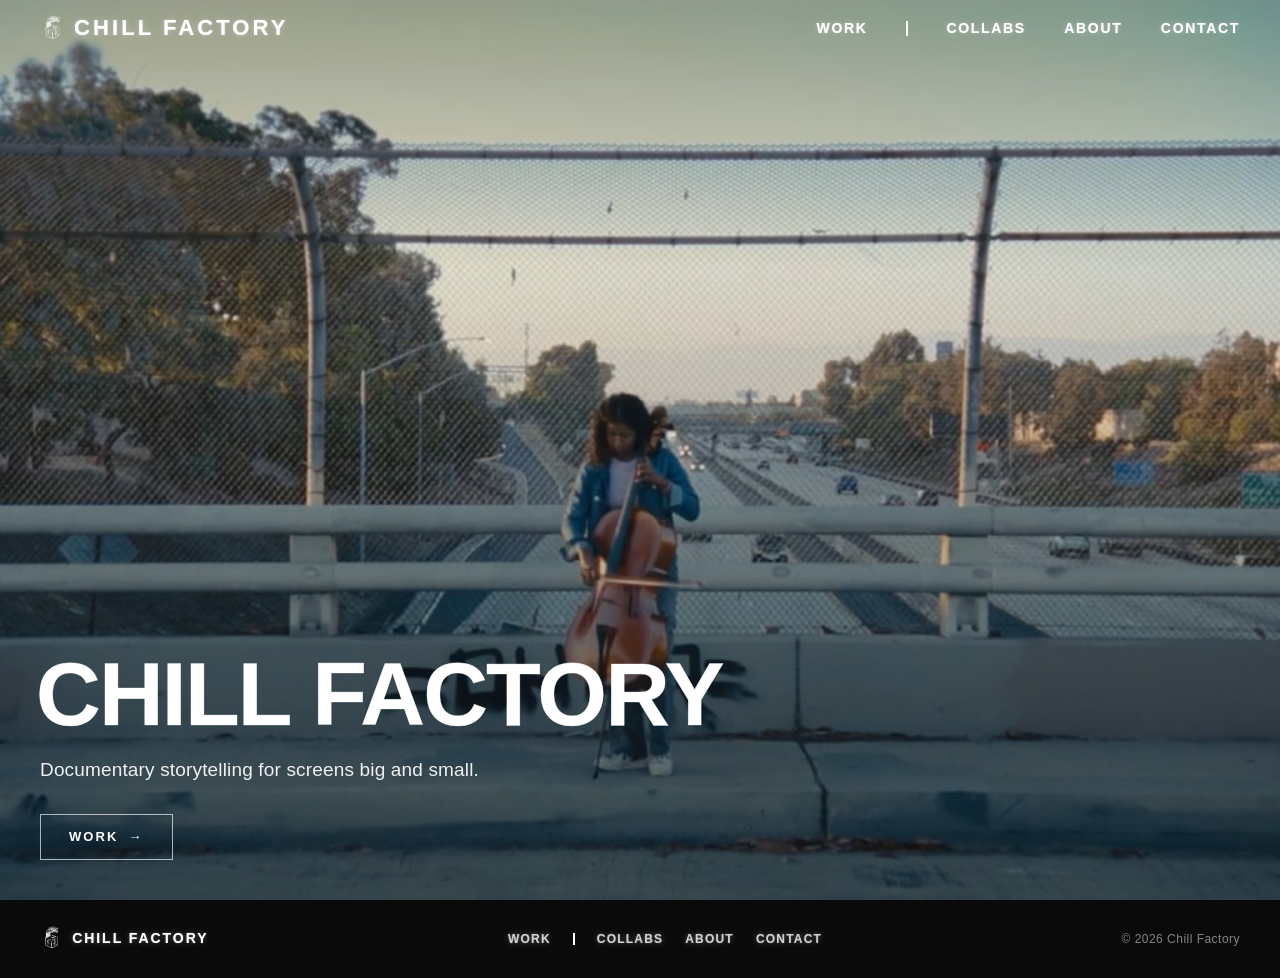
==== index.html @ c09ce89d "Fix: anchor detail-page embed iframe inside .project-hero The embed iframe is inline-styled position" ====
<!doctype html>
<html lang="en">
<head>
  <meta charset="utf-8" />
  <meta name="viewport" content="width=device-width, initial-scale=1" />
  <title>CHILL FACTORY</title>
  <meta name="description" content="Chill Factory is the film production company of director Christopher Stoudt. Documentary and branded work for Disney+, Peacock, MSNBC, The New Yorker and more." />
  <!-- Open Graph / social share preview -->
  <meta property="og:type" content="website" />
  <meta property="og:site_name" content="CHILL FACTORY" />
  <meta property="og:url" content="https://chillfactoryfilm.com/" />
  <meta property="og:title" content="CHILL FACTORY" />
  <meta property="og:description" content="Documentary storytelling for screens big and small." />
  <meta property="og:image" content="https://chillfactoryfilm.com/assets/og-image.jpg" />
  <meta property="og:image:width" content="1200" />
  <meta property="og:image:height" content="630" />
  <meta name="twitter:card" content="summary_large_image" />
  <meta name="twitter:title" content="CHILL FACTORY" />
  <meta name="twitter:description" content="Documentary storytelling for screens big and small." />
  <meta name="twitter:image" content="https://chillfactoryfilm.com/assets/og-image.jpg" />
  <!-- Favicon / app icon -->
  <link rel="icon" type="image/png" href="/assets/icon.png" />
  <link rel="apple-touch-icon" href="/assets/icon.png" />
  <link rel="stylesheet" href="css/style.css?v=54" />
</head>
<body>

  <!-- transparent nav sits over the splash video -->
  <header class="nav nav--transparent">
    <a class="brand" href="index.html">Chill Factory</a>
    <button class="nav-toggle" aria-label="Menu">Menu</button>
    <nav class="nav-links">
      <a href="work.html">Work</a>
      <span class="nav-divider" aria-hidden="true"></span>
      <a href="features.html">Collabs</a>
      <a href="about.html">About</a>
      <a href="contact.html">Contact</a>
    </nav>
  </header>

  <!-- SPLASH ------------------------------------------------------------- -->
  <!-- Drop a muted MP4 loop at assets/videos/hero.mp4 to replace the poster.
       Keep the <img> as the poster fallback. -->
  <section class="hero">
    <div id="hero-media" class="hero-media"></div>
    <div class="hero-inner">
      <h1 class="hero-title" data-site="heroTitle">Chill Factory</h1>
      <p class="hero-sub" data-site="heroSub">Documentary storytelling for screens big and small.</p>
      <a class="hero-cta" href="work.html">Work <span aria-hidden="true">&rarr;</span></a>
    </div>
  </section>

  <!-- FOOTER ------------------------------------------------------------- -->
  <footer class="footer">
    <div class="wrap footer-inner">
      <span class="footer-brand"><img src="assets/logo-mark.png" class="footer-mark" alt="" />Chill Factory</span>
      <div class="footer-links">
        <a href="work.html">Work</a>
        <span class="nav-divider" aria-hidden="true"></span>
        <a href="features.html">Collabs</a>
        <a href="about.html">About</a>
        <a href="contact.html">Contact</a>
      </div>
      <small>© <span id="yr"></span> Chill Factory</small>
    </div>
  </footer>

  <script src="js/site.js?v=54"></script>
  <script>document.getElementById("yr").textContent = new Date().getFullYear();</script>

  <!-- Netlify Identity: lets the CMS invite/login redirect work. Harmless otherwise. -->
  <script src="https://identity.netlify.com/v1/netlify-identity-widget.js"></script>
  <script>
    if (window.netlifyIdentity) {
      window.netlifyIdentity.on("init", function (user) {
        if (!user) {
          window.netlifyIdentity.on("login", function () { document.location.href = "/admin/"; });
        }
      });
    }
  </script>
</body>
</html>
---- css/style.css ----
/* =============================================================================
   CHILL FACTORY — global styles
   Monochrome, bold, grid-driven. No color by design.
============================================================================= */

:root {
  --bg: #ffffff;
  --fg: #0a0a0a;
  --muted: #6f6f6f;
  --line: #e6e6e6;
  --tile: #1a1a1a;
  --maxw: 1600px;
  --gutter: clamp(16px, 4vw, 40px);
  --nav-h: 58px;
  --ease: cubic-bezier(0.22, 1, 0.36, 1);
}

* { box-sizing: border-box; }

html { -webkit-text-size-adjust: 100%; }

body {
  margin: 0;
  background: var(--bg);
  color: var(--fg);
  font-family: "Helvetica Neue", Helvetica, Arial, sans-serif;
  font-weight: 400;
  line-height: 1.4;
  letter-spacing: 0.01em;
  -webkit-font-smoothing: antialiased;
  text-rendering: optimizeLegibility;
}

a { color: inherit; text-decoration: none; }

img, video { display: block; max-width: 100%; }

::selection { background: var(--fg); color: var(--bg); }

/* ---------- dark theme (applied per-page via <body class="theme-dark">) --- */
.theme-dark {
  --bg: #0a0a0a;
  --fg: #ffffff;
  --muted: #8a8a8a;
  --line: #262626;
}
.theme-dark .nav {
  background: rgba(10, 10, 10, 0.86);
  border-bottom-color: var(--line);
}
.theme-dark .project-body p { color: #c9c9c9; }

/* ---------- fixed page video background (e.g. About) --------------------- */
.page-video { background: transparent; }
/* video-page nav: transparent + blurred so the footage flows through (matches
   the landing), instead of a solid bar with a hard cutoff line */
.page-video .nav { background: transparent; border-bottom-color: transparent; }
/* Feather the see-through blur strip: the element-level backdrop-filter ends in
   a hard horizontal seam wherever content scrolls beneath the nav. Move the
   blur onto a ::before that overshoots the bar and mask-fades it out, so
   blurred → sharp is a gradient instead of a cut line. */
.page-video .nav,
.nav.nav--transparent {
  backdrop-filter: none;
  -webkit-backdrop-filter: none;
}
.page-video .nav::before,
.nav.nav--transparent::before {
  content: ""; position: absolute; left: 0; right: 0; top: 0; bottom: -22px;
  z-index: -1; pointer-events: none;
  backdrop-filter: saturate(130%) blur(3px);
  -webkit-backdrop-filter: saturate(130%) blur(3px);
  -webkit-mask-image: linear-gradient(to bottom, #000 55%, transparent 100%);
  mask-image: linear-gradient(to bottom, #000 55%, transparent 100%);
}
.page-bg {
  position: fixed; inset: 0; z-index: -2; overflow: hidden; background: #0a0a0a;
}
.page-bg iframe {
  position: absolute; top: 50%; left: 50%; transform: translate(-50%, -50%);
  width: 100vw; height: 56.25vw; min-height: 100svh; min-width: 177.78svh;
  border: 0; pointer-events: none;
}
/* mobile static background still (used instead of the iframe on touch devices) */
.page-bg img {
  position: absolute; inset: 0; width: 100%; height: 100%; object-fit: cover;
}
.page-bg::after {
  content: ""; position: absolute; inset: 0;
  background: rgba(10, 10, 10, 0.69);   /* scrim keeps text readable */
}
/* readability of About content over the darkened video */
.page-video .about-cols p { color: #d2d2d2; }

/* ---------- layout helpers ---------------------------------------------- */
.wrap { max-width: var(--maxw); margin: 0 auto; padding: 0 var(--gutter); }
/* vertical only — must NOT reset the horizontal gutter inherited from .wrap */
.section { padding-top: clamp(48px, 9vw, 120px); padding-bottom: clamp(48px, 9vw, 120px); }
.eyebrow {
  font-size: 12px; font-weight: 700; text-transform: uppercase;
  letter-spacing: 0.18em; color: var(--muted); margin: 0 0 24px;
}

/* ---------- navigation --------------------------------------------------- */
.nav {
  position: sticky; top: 0; z-index: 100;
  height: var(--nav-h);
  display: flex; align-items: center; justify-content: space-between;
  padding: 0 var(--gutter);
  background: rgba(255, 255, 255, 0.86);
  backdrop-filter: saturate(130%) blur(3px);
  -webkit-backdrop-filter: saturate(130%) blur(3px);
  border-bottom: 1px solid var(--line);
}
.nav.nav--transparent {
  position: fixed; left: 0; right: 0;
  background: transparent; border-bottom-color: transparent;
  color: #fff;
}
.brand {
  display: inline-flex; align-items: center; gap: 8px;
  font-weight: 800; font-size: 22px; letter-spacing: 0.14em;
  text-transform: uppercase;
}
/* ice-cube mark before the wordmark (222x276 → 32px tall; ~2px > footer mark) */
.brand::before {
  content: ""; flex: 0 0 auto; width: 26px; height: 32px;
  background: url("../assets/logo-mark.png") center/contain no-repeat;
  filter: brightness(0) invert(1);
}
/* header + footer wordmarks, nav links, footer links: a subtle static frost glow (no pulse) */
.brand, .footer-brand, .nav-links a, .footer-links a {
  text-shadow: 0 0 6px rgba(255,255,255,0.30), 0 0 1px rgba(255,255,255,0.55);
  transition: text-shadow 0.3s var(--ease), color 0.3s var(--ease);
}
/* brighten the frost glow on hover (same idea as the contact email) */
.brand:hover, .nav-links a:hover, .footer-brand:hover, .footer-links a:hover {
  color: #fff;
  text-shadow: 0 0 9px rgba(255,255,255,0.55), 0 0 2px rgba(255,255,255,0.9);
}
.nav-links { display: flex; gap: clamp(18px, 3vw, 40px); align-items: center; }
.nav-links a {
  font-size: 14px; font-weight: 700; text-transform: uppercase;
  letter-spacing: 0.12em; color: inherit; position: relative; padding: 6px 0;
}
.nav-links a::after {
  content: ""; position: absolute; left: 0; bottom: 0; height: 2px; width: 0;
  background: currentColor; transition: width 0.35s var(--ease);
}
.nav-links a:hover::after,
.nav-links a[aria-current="page"]::after { width: 100%; }

/* thin divider between Work and the rest of the nav (header + footer) */
.nav-divider {
  flex: 0 0 auto; width: 2px; height: 15px;
  background: #fff; align-self: center;
}
.footer-links .nav-divider { height: 12px; }

.nav-toggle {
  display: none; background: none; border: 0; cursor: pointer;
  font: inherit; color: inherit; font-weight: 700; letter-spacing: 0.12em;
  text-transform: uppercase; font-size: 13px;
}

/* ---------- hero / splash ------------------------------------------------ */
.hero {
  position: relative; height: 100svh; min-height: 520px;
  overflow: hidden; background: var(--tile);
}
.hero-media {
  position: absolute; inset: 0; overflow: hidden; z-index: 0;
  background: var(--tile);
}
.hero video, .hero img {
  position: absolute; inset: 0; width: 100%; height: 100%;
  object-fit: cover;
}
/* full-bleed video-background iframe (YouTube/Vimeo): scale so it always covers */
.hero-frame {
  position: absolute; top: 50%; left: 50%; transform: translate(-50%, -50%);
  width: 100vw; height: 56.25vw;            /* 16:9 sized by width  */
  min-height: 100svh; min-width: 177.78svh; /* 16:9 sized by height */
  border: 0; pointer-events: none;
}
.hero::after {
  content: ""; position: absolute; inset: 0; z-index: 1;
  background: linear-gradient(180deg, rgba(0,0,0,0.28) 0%, rgba(0,0,0,0) 30%, rgba(0,0,0,0.42) 100%);
}
.hero-inner {
  position: absolute; inset: 0; z-index: 2;
  display: flex; flex-direction: column; justify-content: flex-end;
  padding: var(--gutter);
  color: #fff;
}
.hero-title {
  margin: 0 0 0 -0.045em; /* offset the "C" glyph's left bearing so it's flush with the sub + button */
  font-weight: 800; letter-spacing: -0.02em;
  font-size: clamp(20px, 7vw, 116px); line-height: 1;
  text-transform: uppercase; white-space: nowrap;
}
.hero-sub {
  margin: 18px 0 0; max-width: 46ch;
  font-size: clamp(14px, 1.6vw, 19px); font-weight: 400; opacity: 0.92;
}
.hero-cta {
  display: inline-flex; align-items: center; gap: 10px; align-self: flex-start;
  margin-top: 30px; padding: 13px 28px;
  border: 1px solid rgba(255, 255, 255, 0.65); color: #fff;
  font-size: 13px; font-weight: 700; text-transform: uppercase; letter-spacing: 0.16em;
  transition: background 0.35s var(--ease), color 0.35s var(--ease);
}
.hero-cta:hover { background: #fff; color: #0a0a0a; }
.hero-cta span { transition: transform 0.35s var(--ease); }
.hero-cta:hover span { transform: translateX(5px); }
.scroll-cue {
  position: absolute; left: 50%; bottom: 22px; transform: translateX(-50%);
  z-index: 2; color: #fff; font-size: 11px; font-weight: 700;
  letter-spacing: 0.2em; text-transform: uppercase; opacity: 0.8;
  animation: bob 2.2s var(--ease) infinite;
}
@keyframes bob { 0%,100% { transform: translate(-50%, 0);} 50% { transform: translate(-50%, 7px);} }

/* ---------- work grid ---------------------------------------------------- */
.grid {
  display: grid; gap: clamp(8px, 1.4vw, 20px);
  grid-template-columns: repeat(2, 1fr);
}
/* One-per-row tiles size themselves to the VIEWPORT HEIGHT: the 16:9 media
   plus the page header must fit above the fold at any window width, so the
   column width is derived from the height budget (100vh minus nav + WORK
   head + card caption), instead of always filling the container. */
.grid--one {
  grid-template-columns: 1fr;
  /* height budget reserves a little air below the caption at the fold;
     the 560px floor guards short viewports (landscape phones, half-height
     windows) where the height math would collapse the tiles */
  max-width: min(100%, max(560px, calc((100vh - 350px) * 1.77778)));
  /* roomier row gap keeps the NEXT film fully below the fold and gives the
     full-width tiles cinematic separation while scrolling */
  row-gap: clamp(40px, 6vh, 72px);
}
.grid--five {
  grid-template-columns: repeat(5, 1fr); gap: clamp(12px, 1.2vw, 18px);
  max-width: 1280px; margin-left: auto; margin-right: auto;
}
/* per-category intro above the grid (currently 60SD only): title + one-liner,
   Webby badges on the right (same convention as 60secdocs.com) */
.grid-intro {
  margin: 0 0 clamp(24px, 3.2vw, 40px);
  display: flex; align-items: center; justify-content: space-between;
  gap: 24px; flex-wrap: wrap;
}
.grid-intro-badges { display: flex; gap: clamp(18px, 1.8vw, 28px); }
.grid-intro-badges img { width: clamp(60px, 5.5vw, 80px); height: auto; }
.grid-intro-title {
  display: inline-block; position: relative; padding-bottom: 7px;
  margin: 0 0 12px; font-size: clamp(19px, 1.9vw, 28px); font-weight: 800;
  letter-spacing: 0.1em; text-transform: uppercase;
}
/* static 2px rule under the title — same treatment as the nav/card hover underline */
.grid-intro-title::after {
  content: ""; position: absolute; left: 0; bottom: 0; height: 2px; width: 100%;
  background: currentColor;
}
/* in-copy link (60 Second Docs → their Instagram): underlined, brightens on hover */
.grid-sub a {
  text-decoration: underline; text-underline-offset: 3px;
  transition: color 0.3s var(--ease);
}
.grid-sub a:hover { color: #fff; }
.grid-sub {
  margin: 0;
  font-size: clamp(13px, 1.05vw, 15px); color: #c9c9c9;
}
.grid-sub--wall { max-width: 1280px; margin-left: auto; margin-right: auto; }
.grid-intro[hidden] { display: none; }
/* 60SD wall mode: captionless contact sheet. The caption stays in the DOM but
   becomes an overlay that fades in over a bottom scrim on hover — the wall
   stays pure image until you reach into it. */
.grid--five .card { position: relative; }
.grid--five .card-meta {
  position: absolute; left: 0; right: 0; bottom: 0; z-index: 2;
  margin: 0; padding: 34px 12px 10px;
  background: linear-gradient(to top, rgba(10, 10, 10, 0.85), transparent);
  opacity: 0; transition: opacity 0.3s var(--ease);
  pointer-events: none;
}
.grid--five .card:hover .card-meta { opacity: 1; }
.grid--five .card-title { font-size: 13px; }
.grid--five .card-client { display: none; }  /* the wall IS the 60SD page — the tag is redundant */
@media (max-width: 720px) {
  /* collapsed to one column the wall is just the normal grid — captions return */
  .grid--five .card-meta {
    position: static; opacity: 1; background: none;
    padding: 14px 2px 0; pointer-events: auto;
  }
  .grid--five .card-client { display: block; }
}
@media (max-width: 720px) {
  .grid, .grid--five { grid-template-columns: 1fr; }
}

/* ---------- work category filter ---------------------------------------- */
/* sits on the baseline of the WORK title, right side; same title typeface but
   thin + tracked so it reads as a quiet caption under the headline */
.work-filter {
  display: flex; flex-wrap: wrap; align-items: baseline;
  gap: clamp(14px, 2.2vw, 30px); margin: 0;
}
.work-filter-btn {
  position: relative; background: none; border: 0; padding: 3px 0; cursor: pointer;
  font-family: inherit; font-weight: 700; font-size: clamp(13px, 1.15vw, 16px);
  letter-spacing: 0.2em; text-transform: uppercase; color: var(--muted);
  transition: color 0.3s var(--ease);
}
.work-filter-btn::after {
  content: ""; position: absolute; left: 0; bottom: -2px; height: 1px; width: 0;
  background: currentColor; transition: width 0.35s var(--ease);
}
.work-filter-btn:hover { color: var(--fg); }
.work-filter-btn.is-active { color: var(--fg); }
.work-filter-btn:hover::after,
.work-filter-btn.is-active::after { width: 100%; }
.work-filter-btn:focus-visible { outline: 2px solid var(--fg); outline-offset: 4px; }
/* the repeat bar at the end of the grid — needs extra clearance on mobile
   so it doesn't crowd the last card's title */
.work-filter--end { margin-top: clamp(40px, 6vw, 64px); }

/* hidden by the category filter — .card.card--hidden so it outranks the
   later `.card { display: block }` rule regardless of source order */
.card.card--hidden { display: none; }

.card { display: block; position: relative; }
.card-media {
  position: relative; aspect-ratio: 16 / 9; overflow: hidden;
  background: var(--tile);
}
.card-media video, .card-media img, .card-media iframe {
  width: 100%; height: 100%; object-fit: cover;
  transition: transform 0.7s var(--ease);
}
.card-media iframe { position: absolute; inset: 0; border: 0; pointer-events: none; }
.card:hover .card-media video,
.card:hover .card-media img { transform: scale(1.04); }

.card-meta {
  display: flex; justify-content: space-between; align-items: baseline;
  gap: 16px; padding: 14px 2px 0;
}
.card-title {
  font-size: clamp(15px, 1.5vw, 20px); font-weight: 700; letter-spacing: 0.01em;
  text-transform: uppercase; position: relative;
  transition: text-shadow 0.3s var(--ease);
}
/* card title brightens with a frost glow on hover, matching the nav/footer hover */
.card:hover .card-title { text-shadow: 0 0 9px rgba(255,255,255,0.55), 0 0 2px rgba(255,255,255,0.9); }
/* hovering anywhere on the card (incl. the video) slides an underline under the
   title, matching the header nav hover */
.card-title::after {
  content: ""; position: absolute; left: 0; bottom: -3px; height: 2px; width: 0;
  background: currentColor;
}
/* underline just appears on hover — no slide in either direction */
.card:hover .card-title::after { width: 100%; }
.card-client {
  font-size: 13px; font-weight: 700; color: #fff;
  text-transform: uppercase; letter-spacing: 0.1em; white-space: nowrap;
  text-decoration: underline; text-underline-offset: 3px;
}
@media (max-width: 720px) {
  .card-meta { flex-direction: column; gap: 4px; }
  .card-client { white-space: normal; }
}

/* ---------- page header -------------------------------------------------- */
/* vertical only — keep .wrap's horizontal gutter (was flush to the edge) */
.page-head {
  /* WORK sits right under the nav; first grid tile well above the fold */
  padding-top: clamp(18px, 2.5vw, 36px); padding-bottom: clamp(14px, 2vw, 24px);
  display: flex; flex-direction: column; align-items: flex-start;
  gap: clamp(8px, 1.2vw, 14px);
}
.page-title {
  margin: 0; font-weight: 800; text-transform: uppercase; line-height: 0.94;
  letter-spacing: -0.01em; font-size: clamp(40px, 10vw, 128px);
}

/* ---------- frozen headlines (Chill Factory) ----------------------------- */
/* Big page headlines get a crisp frost "rime" edge + a slow, subtle breathing
   frost halo — monochrome, playing on the "chill" theme. */
.hero-title, .page-title, .project-title, .feature-title, .grid-intro-title, .email-huge {
  -webkit-text-stroke: 0.5px rgba(255, 255, 255, 0.5);
  animation: frost-breathe 6s ease-in-out infinite;
}
@keyframes frost-breathe {
  0%, 100% { text-shadow: 0 0 5px rgba(255,255,255,0.24), 0 0 1px rgba(255,255,255,0.83); }
  50%      { text-shadow: 0 0 16px rgba(255,255,255,0.47), 0 0 2px rgba(255,255,255,0.9); }
}
/* the contact email glows harder than the headlines — its own brighter halo */
.email-huge {
  -webkit-text-stroke: 0.6px rgba(255, 255, 255, 0.65);
  animation-name: frost-breathe-strong;
}
@keyframes frost-breathe-strong {
  0%, 100% { text-shadow: 0 0 12px rgba(255,255,255,0.41), 0 0 3px rgba(255,255,255,0.9); }
  50%      { text-shadow: 0 0 33px rgba(255,255,255,0.735), 0 0 5px rgba(255,255,255,1); }
}
/* About + Work page titles glow a step harder than the other headlines */
.page-title--bright, .hero-title {
  -webkit-text-stroke: 0.6px rgba(255, 255, 255, 0.65);
  animation-name: frost-breathe-strong; /* same halo as the contact email */
}
/* Work sits on solid black, where the strong halo reads much heavier than the
   same glow does over About's darkened video. Dial the Work title down so the
   two pages look matched. (Work is the only bright title on a non-video page.) */
body:not(.page-video) .page-title--bright {
  -webkit-text-stroke: 0.55px rgba(255, 255, 255, 0.6);
  animation-name: frost-breathe-work;
}
@keyframes frost-breathe-work {
  0%, 100% { text-shadow: 0 0 10px rgba(255,255,255,0.36), 0 0 3px rgba(255,255,255,0.88); }
  50%      { text-shadow: 0 0 28px rgba(255,255,255,0.66), 0 0 4px rgba(255,255,255,0.95); }
}
/* accessibility: hold still (but keep a static frost glow) if motion is off */
@media (prefers-reduced-motion: reduce) {
  .hero-title, .page-title, .project-title, .feature-title, .grid-intro-title, .email-huge {
    animation: none;
    text-shadow: 0 0 7px rgba(255,255,255,0.26), 0 0 1px rgba(255,255,255,0.85);
  }
  .email-huge {
    text-shadow: 0 0 18px rgba(255,255,255,0.5), 0 0 3px rgba(255,255,255,0.95);
  }
  .page-title--bright, .hero-title {
    text-shadow: 0 0 18px rgba(255,255,255,0.5), 0 0 3px rgba(255,255,255,0.95);
  }
}

/* ---------- project detail ----------------------------------------------- */
.back-link {
  display: inline-block; margin-bottom: 28px; font-size: 12px; font-weight: 700;
  text-transform: uppercase; letter-spacing: 0.14em; color: var(--muted);
}
.back-link:hover { color: var(--fg); }
.project-hero {
  position: relative; /* anchors the absolutely-positioned embed iframe */
  aspect-ratio: 16 / 9; background: var(--tile); overflow: hidden;
  margin-bottom: clamp(28px, 5vw, 56px);
}
.project-hero video, .project-hero img { width: 100%; height: 100%; object-fit: cover; }
/* 60SD detail pages: many masters are 720p — a full-bleed frame flatters no one.
   Cap the player from the viewport height so the player AND the title below it
   share the first screen; centered, with a floor for short viewports. */
.project-hero--compact {
  max-width: min(100%, 1140px, max(560px, calc((100vh - 360px) * 1.77778)));
  margin-left: auto; margin-right: auto;
}

.project-grid {
  display: grid; grid-template-columns: 1.4fr 1fr;
  gap: clamp(28px, 6vw, 80px); align-items: start;
}
@media (max-width: 860px) { .project-grid { grid-template-columns: 1fr; gap: 40px; } }

.project-title {
  margin: 0 0 20px; font-weight: 800; text-transform: uppercase;
  line-height: 0.98; letter-spacing: -0.01em; font-size: clamp(30px, 5vw, 60px);
}
/* title summary = logline + description, italicized for all work */
.logline { font-size: clamp(18px, 2.2vw, 26px); font-weight: 400; font-style: italic; line-height: 1.3; margin: 0 0 28px; }
.project-body p { font-size: 16px; line-height: 1.65; font-style: italic; color: #2a2a2a; margin: 0 0 18px; }

.meta-list { border-top: 1px solid var(--line); }
.meta-row {
  display: flex; justify-content: space-between; gap: 20px;
  padding: 14px 0; border-bottom: 1px solid var(--line);
}
.meta-row dt { font-size: 12px; font-weight: 700; text-transform: uppercase; letter-spacing: 0.12em; color: var(--muted); margin: 0; }
.meta-row dd { margin: 0; font-size: 14px; text-align: right; font-weight: 500; }

.tag-block { margin-top: 34px; }
.tag-block h3 { font-size: 12px; font-weight: 700; text-transform: uppercase; letter-spacing: 0.14em; color: var(--muted); margin: 0 0 12px; }
.tag-block ul { list-style: none; margin: 0; padding: 0; }
.tag-block li { font-size: 14px; padding: 7px 0; border-bottom: 1px solid var(--line); }
/* festival-laurel bullet for the Recognition list (masked to the text colour) */
.tag-block--laurels li { position: relative; padding-left: 32px; }
.tag-block--laurels li::before {
  content: ""; position: absolute; left: 0; top: 50%; transform: translateY(-50%);
  width: 24px; height: 21px; opacity: 0.5;
  background-color: currentColor;
  -webkit-mask: url("../assets/laurel.png") center/contain no-repeat;
  mask: url("../assets/laurel.png") center/contain no-repeat;
}

/* Outline chip — ghost box that fills on hover. Shared look with the Collab
   .poster-chip below and a sibling of the home hero's .hero-cta, so the whole
   site reads as one kit. (Only used on .theme-dark pages, hence the white.) */
.watch-btn {
  display: inline-flex; align-items: center; gap: 8px;
  margin-top: 30px; padding: 14px 30px;
  background: transparent; color: #fff;
  border: 1px solid rgba(255, 255, 255, 0.55);
  font-size: 13px; font-weight: 700;
  text-transform: uppercase; letter-spacing: 0.14em;
  transition: background 0.3s var(--ease), color 0.3s var(--ease), border-color 0.3s var(--ease);
}
.watch-btn:hover { background: #fff; color: #0a0a0a; border-color: #fff; }

.prevnext {
  display: flex; justify-content: space-between; gap: 20px;
  margin-top: clamp(48px, 8vw, 100px); padding-top: 28px; border-top: 1px solid var(--line);
}
/* Collabs prev/next: full-width like Work, aligned to the centered stage. Hugs the
   text column as long as the text is at least as tall as the poster (which it is on
   the content-rich pages; short pages carry a description to clear the poster). */
.feature-stage + .prevnext {
  max-width: 1180px; margin-inline: auto; margin-top: clamp(14px, 2vw, 22px);
  padding-bottom: clamp(40px, 6vh, 72px); /* breathing room between the nav and the footer */
}
.prevnext a { font-size: 14px; font-weight: 700; text-transform: uppercase; letter-spacing: 0.1em; }
.prevnext a:hover { color: var(--muted); }
.prevnext .disabled { color: var(--line); pointer-events: none; }

/* ---------- about -------------------------------------------------------- */
.about-lead {
  font-size: clamp(22px, 3.4vw, 46px); font-weight: 500; line-height: 1.12;
  letter-spacing: -0.015em; max-width: none;
}
.about-cols {
  display: grid; grid-template-columns: 1fr 1fr; gap: clamp(28px, 6vw, 80px);
  margin-top: clamp(40px, 7vw, 90px); align-items: start;
}
@media (max-width: 860px) { .about-cols { grid-template-columns: 1fr; gap: 44px; } }
.about-cols p { font-size: 16px; line-height: 1.7; color: #2a2a2a; margin: 0 0 18px; max-width: 60ch; }

.logo-grid {
  display: grid; grid-template-columns: repeat(3, 1fr);
  border-top: 1px solid var(--line); border-left: 1px solid var(--line);
  margin-top: 8px;
}
@media (max-width: 520px) { .logo-grid { grid-template-columns: repeat(2, 1fr); } }
.logo-cell {
  border-right: 1px solid var(--line); border-bottom: 1px solid var(--line);
  aspect-ratio: 16 / 10; display: flex; align-items: center; justify-content: center;
  text-align: center; padding: 16px; font-weight: 700; font-size: clamp(12px, 1.3vw, 15px);
  text-transform: uppercase; letter-spacing: 0.06em; color: #222;
}

/* ---------- brand logo cluster ------------------------------------------- */
.logo-wall {
  display: flex; flex-wrap: wrap; align-items: center;
  gap: clamp(26px, 3.6vw, 52px); margin-top: 16px;
}
.logo-item { display: flex; align-items: center; justify-content: center; }
/* unify every logo to one light monochrome tone while keeping internal contrast
   (grayscale, not a flat fill) so multi-colour marks like Sonic stay legible */
.brand-logo {
  height: clamp(26px, 3.4vw, 40px); width: auto; max-width: 165px;
  object-fit: contain;
  filter: grayscale(1) invert(1) brightness(1.08);
  opacity: 0.82; transition: opacity 0.3s var(--ease);
}
.logo-item:hover .brand-logo { opacity: 1; }
/* logos that are already light (e.g. white MSNBC): desaturate, don't invert */
.logo--light .brand-logo { filter: grayscale(1) brightness(1.6); }
.brand-name {
  font-weight: 700; font-size: clamp(14px, 1.6vw, 18px);
  text-transform: uppercase; letter-spacing: 0.04em; color: #f0f0f0;
}

/* ---------- press list --------------------------------------------------- */
.press-list { border-top: 1px solid var(--line); margin-top: 8px; }
.press-item {
  display: grid; grid-template-columns: 1fr auto; align-items: baseline;
  gap: 6px 16px; padding: 16px 0; border-bottom: 1px solid var(--line);
  transition: opacity 0.3s var(--ease);
}
.press-item:hover { opacity: 0.55; }
.press-outlet {
  grid-column: 1 / -1; font-size: 11px; font-weight: 700; text-transform: uppercase;
  letter-spacing: 0.16em; color: var(--muted);
}
.press-title { font-size: 15px; font-weight: 500; line-height: 1.35; }
.press-arrow { font-size: 13px; color: var(--muted); }

/* ---------- contact ------------------------------------------------------ */
.contact-wrap { min-height: calc(100svh - var(--nav-h)); display: flex; align-items: center; }
/* sticky-footer layout so the footer sits flush at the bottom with the email
   centered above it — no stranded gap */
.page-contact { min-height: 100svh; display: flex; flex-direction: column; }
.page-contact main { flex: 1 0 auto; display: flex; flex-direction: column; }
.page-contact .contact-wrap { flex: 1 1 auto; min-height: 0; }
/* the gutter is too narrow on phones to hang the footer mark cleanly — hide it */
@media (max-width: 768px) {
  .footer-mark { display: none; }
  /* the contact-note line break is a desktop-only nicety — let it flow on phones */
  .page-contact [data-site="contactNote"] br { display: none; }
}
.email-huge {
  display: inline-block; font-weight: 800; letter-spacing: -0.02em;
  font-size: clamp(26px, 6.2vw, 84px); line-height: 1.02; text-transform: none;
  word-break: break-word;
}
.email-huge:hover {
  color: #fff; animation: none;
  text-shadow: 0 0 28px rgba(255,255,255,0.95), 0 0 8px rgba(255,255,255,1), 0 0 2px rgba(255,255,255,1);
}
.social-row { display: flex; flex-wrap: wrap; gap: 26px; margin-top: 44px; }
.social-row a { font-size: 13px; font-weight: 700; text-transform: uppercase; letter-spacing: 0.14em; color: var(--muted); }
.social-row a:hover { color: var(--fg); }

/* ---------- footer ------------------------------------------------------- */
.footer { background: #0a0a0a; color: #fff; }
/* divider when the page itself is dark (e.g. Work), so the footer reads apart */
.theme-dark .footer { border-top: 1px solid var(--line); }
.footer-inner {
  padding-top: 24px; padding-bottom: 24px;
  display: flex; flex-wrap: wrap; gap: 16px; justify-content: space-between; align-items: center;
  max-width: none; /* full-bleed like the nav, so the footer brand aligns with the header brand */
}
.footer-brand {
  display: inline-flex; align-items: center; gap: 8px;
  font-weight: 800; letter-spacing: 0.14em; text-transform: uppercase; font-size: 14px; color: #fff;
}
.footer-mark { height: 30px; width: auto; filter: brightness(0) invert(1); }
.footer small { color: rgba(255, 255, 255, 0.5); font-size: 12px; letter-spacing: 0.04em; }
.footer-links { display: flex; gap: 22px; }
.footer-links a { font-size: 12px; font-weight: 700; text-transform: uppercase; letter-spacing: 0.1em; color: rgba(255, 255, 255, 0.6); }
.footer-links a:hover { color: #fff; }

/* ---------- reveal-on-scroll -------------------------------------------- */
.reveal { opacity: 0; transform: translateY(22px); transition: opacity 0.8s var(--ease), transform 0.8s var(--ease); }
.reveal.in { opacity: 1; transform: none; }
@media (prefers-reduced-motion: reduce) {
  .reveal { opacity: 1; transform: none; transition: none; }
  .scroll-cue { animation: none; }
}

/* ---------- features: one-sheet grid ------------------------------------ */
/* The one-sheet is the statement, so tiles are portrait (2:3) poster crops. */
.sheet-grid {
  display: grid; grid-template-columns: repeat(3, 1fr);
  gap: clamp(16px, 2.4vw, 34px);
  /* Fold guard (same trick as the Films/Series grids): cap the row's width from
     the viewport HEIGHT so the tallest poster (Motel Drive, 0.647 ratio) plus
     its caption clears the fold on any screen. ~370px = page head + card meta.
     900px floor keeps landscape-phone viewports from crushing the cards. */
  max-width: min(100%, max(900px, calc(((100vh - 370px) * 0.647 * 3) + 68px)));
  margin-left: auto; margin-right: auto;
}
@media (max-width: 900px) { .sheet-grid { grid-template-columns: repeat(2, 1fr); } }
@media (max-width: 460px) { .sheet-grid { grid-template-columns: 1fr; } }

.sheet { display: block; }
.sheet-art {
  position: relative; overflow: hidden;
  background: var(--tile); box-shadow: 0 18px 50px rgba(0, 0, 0, 0.45);
}
/* posters render at their TRUE aspect — never crop a one-sheet's credits */
.sheet-art img {
  width: 100%; height: auto; display: block;
  transition: transform 0.7s var(--ease);
}
.sheet:hover .sheet-art img { transform: scale(1.04); }
/* placeholder sheets for films without key art yet */
.sheet-art--empty {
  aspect-ratio: 2 / 3;
  display: flex; align-items: center; justify-content: center; text-align: center;
  padding: 24px; border: 1px solid rgba(255, 255, 255, 0.1); box-shadow: none;
}
.sheet-art--empty span {
  font-size: clamp(12px, 1.4vw, 15px); font-weight: 700; text-transform: uppercase;
  letter-spacing: 0.14em; color: rgba(255, 255, 255, 0.26);
}
.sheet-meta { padding: 14px 2px 0; }
.sheet-title {
  font-size: clamp(15px, 1.5vw, 20px); font-weight: 700; letter-spacing: 0.01em;
  text-transform: uppercase; color: #fff;
}
.sheet-role {
  display: block; margin-top: 5px; font-size: 12px; color: var(--muted);
  text-transform: uppercase; letter-spacing: 0.1em;
}

/* ---------- feature film page (poster-forward, over video bg) ------------ */
.feature-stage {
  max-width: 1180px; margin-inline: auto;
  display: grid; grid-template-columns: auto 1fr;
  gap: clamp(32px, 5vw, 72px); align-items: start;
  padding: clamp(96px, 13vh, 150px) 0 clamp(52px, 8vh, 100px);
}
/* keep the poster pinned in view while the longer copy scrolls past it */
.feature-poster { position: sticky; top: calc(var(--nav-h) + 28px); }
@media (max-width: 820px) {
  .feature-stage {
    grid-template-columns: 1fr; gap: 40px; align-items: start;
    padding-top: clamp(88px, 15vh, 118px);
  }
}
.feature-poster { justify-self: start; }
.feature-poster img {
  display: block; height: min(76vh, 760px); width: auto; max-width: 100%;
  box-shadow: 0 40px 90px rgba(0, 0, 0, 0.6); border: 1px solid rgba(255, 255, 255, 0.08);
}
@media (max-width: 820px) {
  .feature-poster { position: static; }
  .feature-poster img { height: auto; width: min(72vw, 360px); }
}
/* watch chips under the poster — matched to the work-page .watch-btn chip
   (solid fill, square corners, 13px / .14em, fade on hover) so the Collab
   detail pages and the Work detail pages read as the same component. */
.poster-chips { display: flex; flex-wrap: wrap; gap: 10px; margin-top: 16px; }
.poster-chip {
  display: inline-flex; align-items: center; gap: 8px; padding: 14px 30px;
  background: transparent; color: #fff; border-radius: 0;
  border: 1px solid rgba(255, 255, 255, 0.55);
  font-size: 13px; font-weight: 700; text-transform: uppercase; letter-spacing: 0.14em;
  text-decoration: none;
  transition: background 0.3s var(--ease), color 0.3s var(--ease), border-color 0.3s var(--ease);
}
.poster-chip:hover { background: #fff; color: #0a0a0a; border-color: #fff; }

.feature-info { color: #fff; max-width: none; }
.feature-info .back-link { color: rgba(255, 255, 255, 0.6); }
.feature-info .back-link:hover { color: #fff; }
.feature-title {
  margin: 0; font-weight: 800; text-transform: uppercase; line-height: 0.98;
  letter-spacing: -0.01em; font-size: clamp(32px, 4.2vw, 50px); text-wrap: balance;
}
.feature-logline {
  font-size: clamp(14px, 1.35vw, 16px); font-weight: 400; font-style: italic;
  line-height: 1.6; margin: 20px 0 0; color: rgba(255, 255, 255, 0.82);
}
.feature-desc {
  font-size: clamp(14px, 1.3vw, 15.5px); line-height: 1.7;
  color: rgba(255, 255, 255, 0.7); margin: 16px 0 0;
}
/* prominent role lead at the top of a feature page (mirrors the Rachel dev pages);
   monochrome adaptation — white role value carries the static frost glow */
.role-lead { margin: clamp(28px, 4vw, 44px) 0 0; padding-bottom: 18px; border-bottom: 1px solid rgba(255, 255, 255, 0.16); }
.role-lead-label {
  display: block; font-size: 14px; font-weight: 800; text-transform: uppercase;
  letter-spacing: 0.16em; color: #fff; margin-bottom: 8px;
}
.role-lead-role {
  display: block; font-weight: 800; font-size: clamp(21px, 2.6vw, 33px);
  letter-spacing: -0.02em; line-height: 1.04; color: #fff;
  text-shadow: 0 0 7px rgba(255, 255, 255, 0.28), 0 0 1px rgba(255, 255, 255, 0.55);
}
/* role + status pill on one line (e.g. in-production Collabs) */
/* role tags: flush-left row UNDER the role (Rachel-site design, in white).
   --fill = solid box (the format, e.g. FEATURE DOCUMENTARY);
   --line = outlined box (the status, e.g. IN PRODUCTION). */
.role-tags { display: flex; flex-wrap: wrap; gap: 14px; margin-top: 18px; }
.role-tag {
  display: inline-block;
  font-size: 13px; font-weight: 700; text-transform: uppercase; letter-spacing: 0.14em;
  padding: 12px 22px; border-radius: 0;
}
.role-tag--fill { background: #fff; color: #0a0a0a; border: 1px solid #fff; }
/* smaller tag scale for the Collabs listing cards — one row, never wraps */
.role-tags--sheet { gap: 8px; margin-top: 12px; flex-wrap: nowrap; }
.role-tags--sheet .role-tag {
  font-size: 10px; padding: 6px 10px; letter-spacing: 0.1em; white-space: nowrap;
}
.role-tag--line { background: transparent; color: #fff; border: 1px solid rgba(255, 255, 255, 0.85); }

/* critic pull quote on a feature page (optionally wrapped in a link to the review) */
a.feature-quote-link { display: block; text-decoration: none; color: inherit; }
a.feature-quote-link .feature-quote { transition: border-color 0.3s var(--ease); }
a.feature-quote-link:hover .feature-quote { border-left-color: #fff; }
a.feature-quote-link:hover cite { color: #fff; }
a.feature-quote-link:focus-visible { outline: 2px solid var(--fg); outline-offset: 6px; }
.feature-quote { margin: clamp(24px, 4vw, 36px) 0 0; padding-left: 18px; border-left: 2px solid rgba(255, 255, 255, 0.32); }
.feature-quote p {
  margin: 0; font-size: clamp(18px, 2vw, 23px); font-style: italic;
  line-height: 1.4; color: #fff;
}
.feature-quote cite {
  display: block; margin-top: 12px; font-style: normal; font-size: 12px;
  font-weight: 700; text-transform: uppercase; letter-spacing: 0.12em; color: rgba(255, 255, 255, 0.62);
}
.feature-quote cite span { color: rgba(255, 255, 255, 0.42); }

/* feature affiliation rows — a vertical label/value list like the detail pages, on dark */
.feature-meta { display: block; margin-top: clamp(26px, 4vw, 38px); border-top: 1px solid rgba(255, 255, 255, 0.16); }
.feature-meta > div {
  display: flex; justify-content: space-between; align-items: baseline; gap: 24px;
  padding: 12px 0; border-bottom: 1px solid rgba(255, 255, 255, 0.12);
}
.feature-meta dt {
  flex: none; margin: 0; font-size: 12px; font-weight: 700; text-transform: uppercase;
  letter-spacing: 0.12em; color: rgba(255, 255, 255, 0.55);
}
.feature-meta dd { margin: 0; font-size: 14px; font-weight: 500; color: #fff; text-align: right; }

/* ---------- mobile nav --------------------------------------------------- */
@media (max-width: 640px) {
  .nav-toggle { display: block; }
  .nav-links {
    position: fixed; inset: var(--nav-h) 0 auto 0;
    flex-direction: column; align-items: flex-start; gap: 0;
    background: #0a0a0a; border-bottom: 1px solid rgba(255, 255, 255, 0.14);
    padding: 8px var(--gutter) 20px;
    transform: translateY(-120%); transition: transform 0.4s var(--ease);
    color: #fff;
  }
  .nav-links.open { transform: translateY(0); }
  .nav-links a { width: 100%; padding: 16px 0; border-bottom: 1px solid rgba(255, 255, 255, 0.12); font-size: 16px; }
  /* vertical divider makes no sense in the stacked mobile menu */
  .nav-links .nav-divider { display: none; }
  .nav--transparent .nav-links { color: #fff; }
}
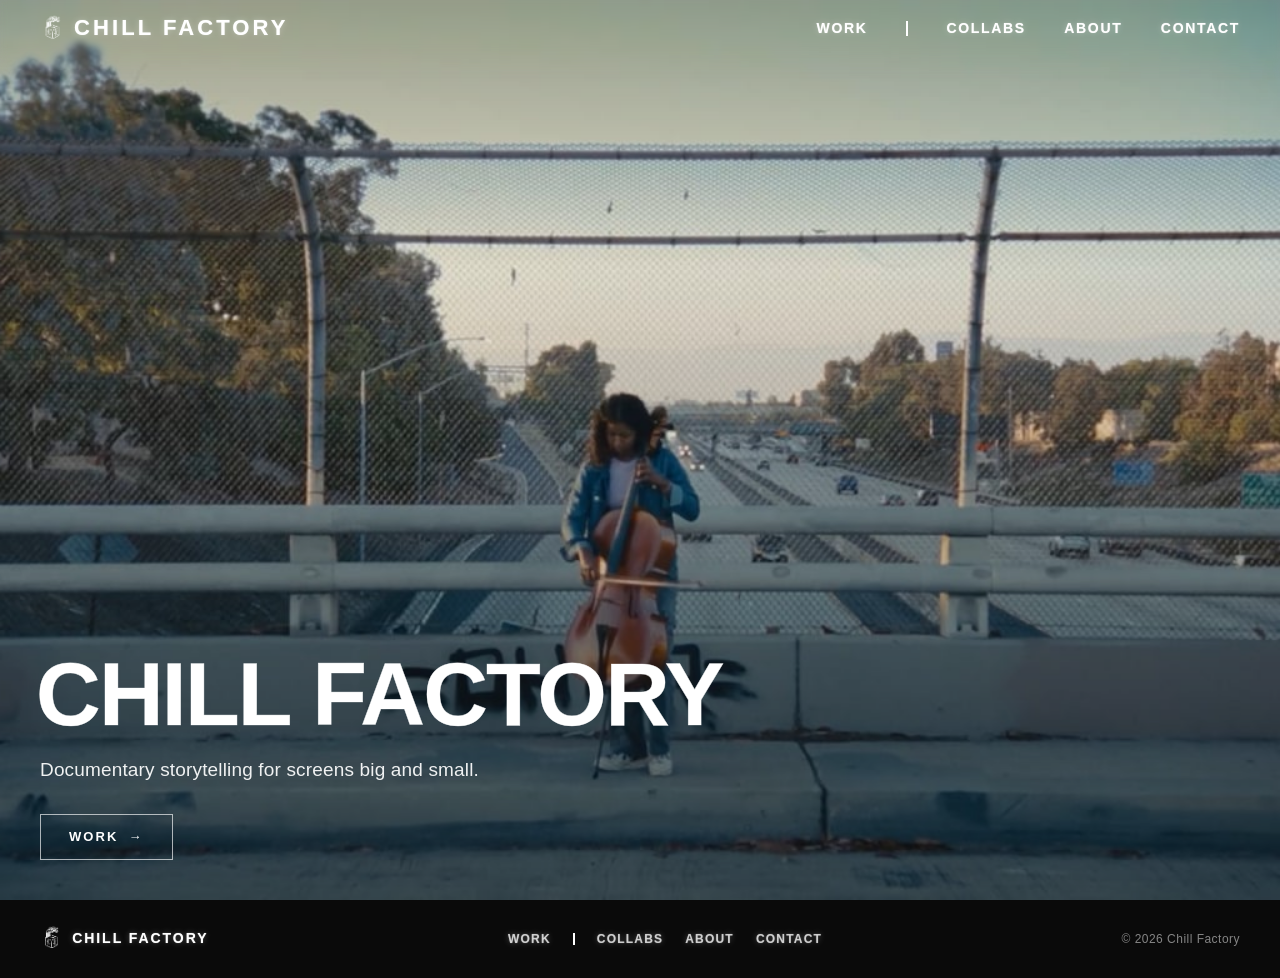
==== commit 022c37bb: "60SD embed: a touch larger (cap 1280, reserve 345) — title still clears the fold Co-Authored-By: Cla" ====
--- a/index.html
+++ b/index.html
@@ -21,7 +21,7 @@
   <!-- Favicon / app icon -->
   <link rel="icon" type="image/png" href="/assets/icon.png" />
   <link rel="apple-touch-icon" href="/assets/icon.png" />
-  <link rel="stylesheet" href="css/style.css?v=54" />
+  <link rel="stylesheet" href="css/style.css?v=55" />
 </head>
 <body>
 
@@ -65,7 +65,7 @@
     </div>
   </footer>
 
-  <script src="js/site.js?v=54"></script>
+  <script src="js/site.js?v=55"></script>
   <script>document.getElementById("yr").textContent = new Date().getFullYear();</script>
 
   <!-- Netlify Identity: lets the CMS invite/login redirect work. Harmless otherwise. -->
--- a/css/style.css
+++ b/css/style.css
@@ -452,7 +452,7 @@
    Cap the player from the viewport height so the player AND the title below it
    share the first screen; centered, with a floor for short viewports. */
 .project-hero--compact {
-  max-width: min(100%, 1140px, max(560px, calc((100vh - 360px) * 1.77778)));
+  max-width: min(100%, 1280px, max(560px, calc((100vh - 345px) * 1.77778)));
   margin-left: auto; margin-right: auto;
 }
 
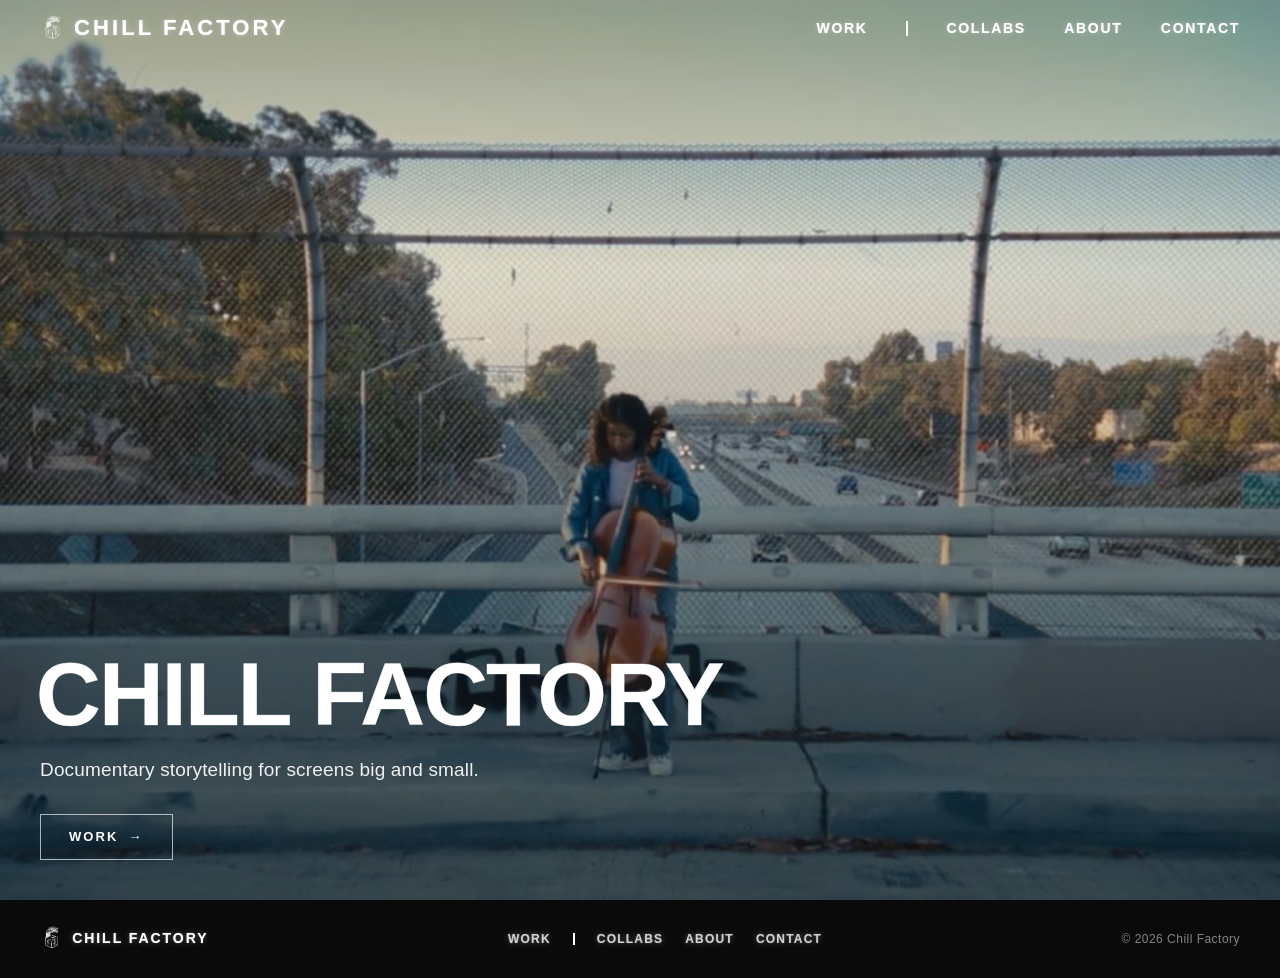
==== commit eebcf3b3: "Detail pages: category bar under the pager (you-are-here marker) catBarHTML() renders the ALL/FILMS/" ====
--- a/index.html
+++ b/index.html
@@ -21,7 +21,7 @@
   <!-- Favicon / app icon -->
   <link rel="icon" type="image/png" href="/assets/icon.png" />
   <link rel="apple-touch-icon" href="/assets/icon.png" />
-  <link rel="stylesheet" href="css/style.css?v=55" />
+  <link rel="stylesheet" href="css/style.css?v=56" />
 </head>
 <body>
 
@@ -65,7 +65,7 @@
     </div>
   </footer>
 
-  <script src="js/site.js?v=55"></script>
+  <script src="js/site.js?v=56"></script>
   <script>document.getElementById("yr").textContent = new Date().getFullYear();</script>
 
   <!-- Netlify Identity: lets the CMS invite/login redirect work. Harmless otherwise. -->
--- a/css/style.css
+++ b/css/style.css
@@ -326,6 +326,7 @@
 /* the repeat bar at the end of the grid — needs extra clearance on mobile
    so it doesn't crowd the last card's title */
 .work-filter--end { margin-top: clamp(40px, 6vw, 64px); }
+.work-filter--detail { margin-top: clamp(26px, 4vw, 44px); }
 
 /* hidden by the category filter — .card.card--hidden so it outranks the
    later `.card { display: block }` rule regardless of source order */
